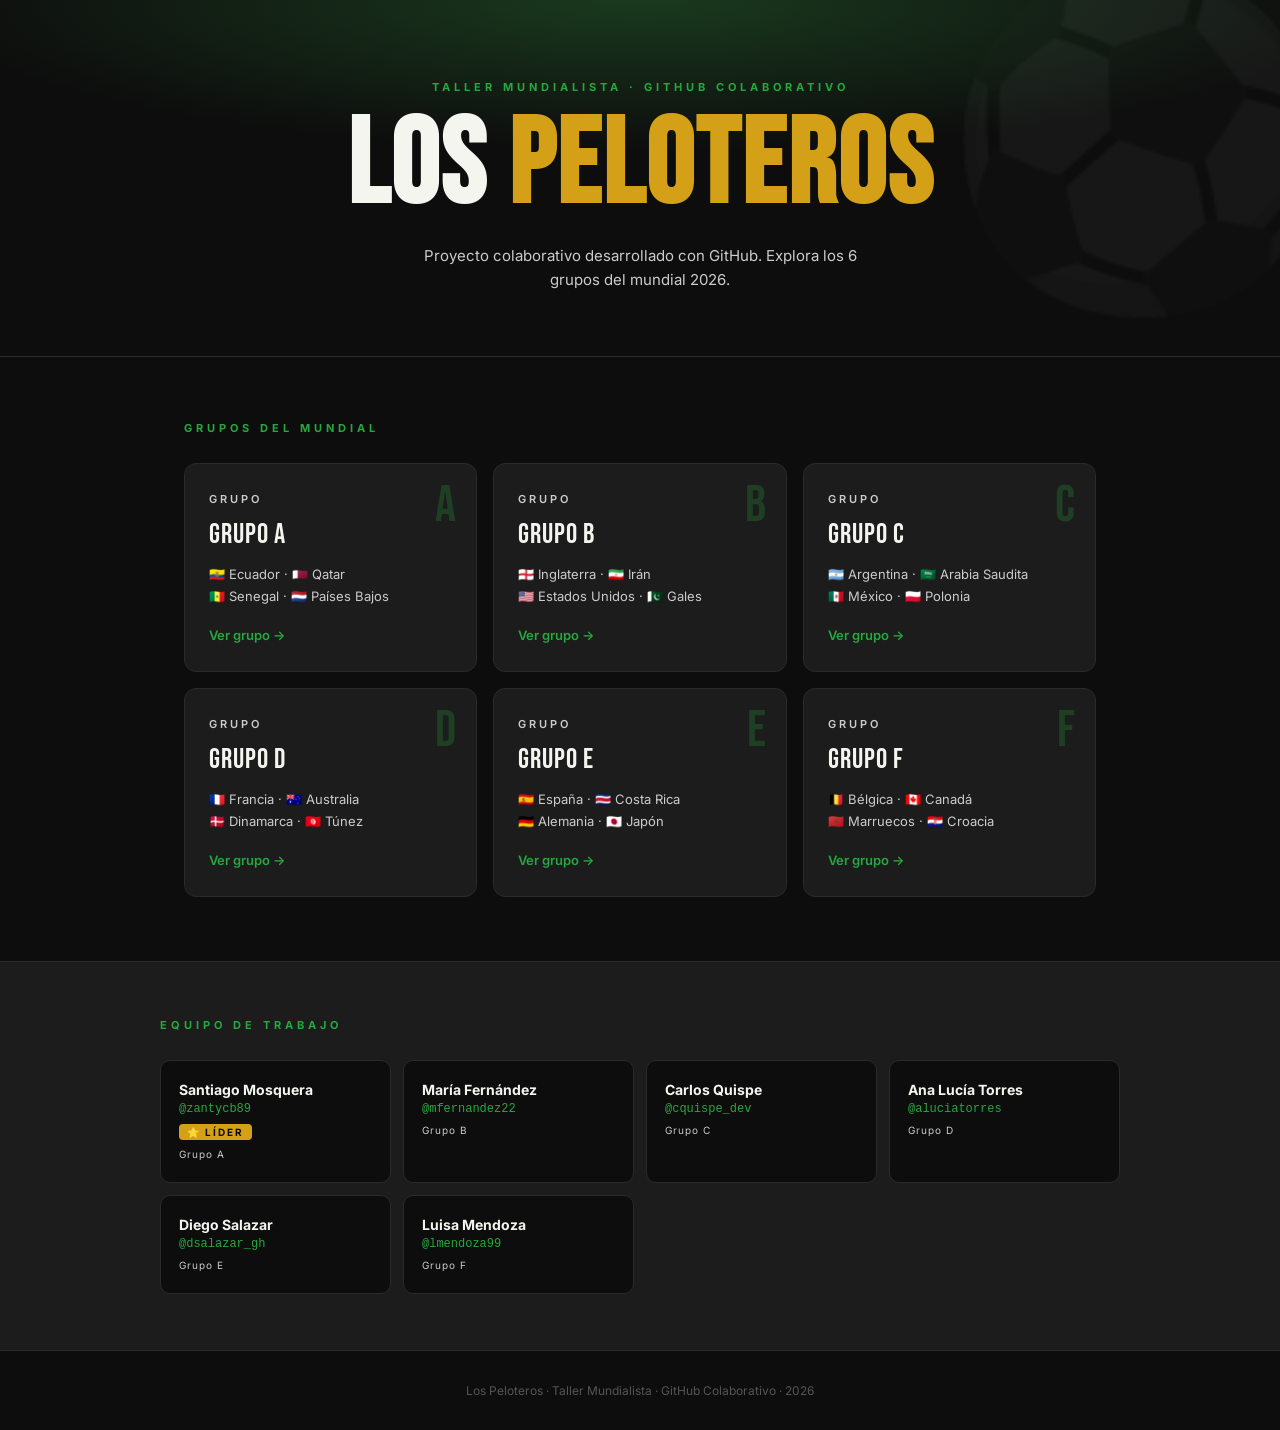
==== index.html @ 0c35c618 "feat: actualizacion" ====
<!DOCTYPE html>
<html lang="es">
<head>
  <meta charset="UTF-8" />
  <meta name="viewport" content="width=device-width, initial-scale=1.0" />
  <title>Los Peloteros — Mundial 2026</title>
  <link rel="preconnect" href="https://fonts.googleapis.com">
  <link href="https://fonts.googleapis.com/css2?family=Bebas+Neue&family=Inter:wght@400;500;700&display=swap" rel="stylesheet">
  <style>
    *, *::before, *::after { box-sizing: border-box; margin: 0; padding: 0; }

    :root {
      --verde:    #1a7a2e;
      --verde-cl: #25a83e;
      --dorado:   #d4a017;
      --negro:    #0d0d0d;
      --gris:     #1c1c1c;
      --blanco:   #f5f5f0;
      --texto:    #cccccc;
    }

    body {
      background: var(--negro);
      color: var(--blanco);
      font-family: 'Inter', sans-serif;
      min-height: 100vh;
    }

    /* ── HERO ── */
    .hero {
      position: relative;
      overflow: hidden;
      padding: 80px 24px 64px;
      text-align: center;
      background: radial-gradient(ellipse 80% 60% at 50% 0%, #1a3a1e 0%, var(--negro) 70%);
      border-bottom: 1px solid #2a2a2a;
    }
    .hero::before {
      content: "⚽";
      position: absolute;
      font-size: 320px;
      top: -60px; right: -60px;
      opacity: 0.04;
      pointer-events: none;
      animation: spin 30s linear infinite;
    }
    @keyframes spin { to { transform: rotate(360deg); } }

    .eyebrow {
      font-family: 'Inter', sans-serif;
      font-size: 11px;
      font-weight: 700;
      letter-spacing: 4px;
      text-transform: uppercase;
      color: var(--verde-cl);
      margin-bottom: 16px;
    }
    .hero h1 {
      font-family: 'Bebas Neue', sans-serif;
      font-size: clamp(56px, 12vw, 120px);
      line-height: 0.95;
      letter-spacing: 2px;
      color: var(--blanco);
    }
    .hero h1 span { color: var(--dorado); }
    .hero-sub {
      margin-top: 20px;
      font-size: 15px;
      color: var(--texto);
      max-width: 480px;
      margin-inline: auto;
      line-height: 1.6;
    }

    /* ── GRUPOS GRID ── */
    .section-label {
      font-size: 11px;
      font-weight: 700;
      letter-spacing: 4px;
      text-transform: uppercase;
      color: var(--verde-cl);
      margin-bottom: 28px;
    }
    .grupos-section {
      padding: 64px 24px;
      max-width: 960px;
      margin: 0 auto;
    }
    .grupos-grid {
      display: grid;
      grid-template-columns: repeat(auto-fill, minmax(260px, 1fr));
      gap: 16px;
    }
    .grupo-card {
      background: var(--gris);
      border: 1px solid #2a2a2a;
      border-radius: 12px;
      padding: 28px 24px;
      text-decoration: none;
      color: inherit;
      display: flex;
      flex-direction: column;
      gap: 12px;
      transition: border-color 0.2s, transform 0.2s;
      position: relative;
      overflow: hidden;
    }
    .grupo-card::after {
      content: '';
      position: absolute;
      bottom: 0; left: 0; right: 0;
      height: 3px;
      background: var(--verde-cl);
      transform: scaleX(0);
      transform-origin: left;
      transition: transform 0.25s ease;
    }
    .grupo-card:hover { border-color: var(--verde-cl); transform: translateY(-2px); }
    .grupo-card:hover::after { transform: scaleX(1); }

    .card-letter {
      font-family: 'Bebas Neue', sans-serif;
      font-size: 52px;
      color: var(--verde-cl);
      line-height: 1;
      opacity: 0.25;
      position: absolute;
      top: 16px; right: 20px;
    }
    .card-tag {
      font-size: 11px;
      font-weight: 600;
      letter-spacing: 3px;
      text-transform: uppercase;
      color: var(--texto);
    }
    .card-title {
      font-family: 'Bebas Neue', sans-serif;
      font-size: 28px;
      letter-spacing: 1px;
    }
    .card-teams {
      font-size: 13px;
      color: var(--texto);
      line-height: 1.7;
    }
    .card-arrow {
      margin-top: 8px;
      font-size: 13px;
      font-weight: 600;
      color: var(--verde-cl);
    }

    /* ── MIEMBROS ── */
    .miembros-section {
      background: var(--gris);
      border-top: 1px solid #2a2a2a;
      border-bottom: 1px solid #2a2a2a;
      padding: 56px 24px;
    }
    .miembros-inner {
      max-width: 960px;
      margin: 0 auto;
    }
    .miembros-grid {
      display: grid;
      grid-template-columns: repeat(auto-fill, minmax(200px, 1fr));
      gap: 12px;
      margin-top: 28px;
    }
    .miembro-card {
      background: var(--negro);
      border: 1px solid #2a2a2a;
      border-radius: 10px;
      padding: 20px 18px;
    }
    .miembro-nombre {
      font-weight: 700;
      font-size: 14px;
      margin-bottom: 4px;
    }
    .miembro-user {
      font-size: 12px;
      color: var(--verde-cl);
      font-family: monospace;
    }
    .miembro-rol {
      display: inline-block;
      margin-top: 8px;
      font-size: 10px;
      font-weight: 700;
      letter-spacing: 2px;
      text-transform: uppercase;
      background: var(--dorado);
      color: var(--negro);
      padding: 2px 8px;
      border-radius: 4px;
    }
    .miembro-grupo {
      display: inline-block;
      margin-top: 8px;
      font-size: 10px;
      color: var(--texto);
      letter-spacing: 1px;
    }

    /* ── FOOTER ── */
    footer {
      text-align: center;
      padding: 32px 24px;
      font-size: 12px;
      color: #555;
    }
  </style>
</head>
<body>

  <!-- HERO -->
  <header class="hero">
    <p class="eyebrow">Taller Mundialista · GitHub Colaborativo</p>
    <h1>Los <span>Peloteros</span></h1>
    <p class="hero-sub">Proyecto colaborativo desarrollado con GitHub. Explora los 6 grupos del mundial 2026.</p>
  </header>

  <!-- GRUPOS -->
  <main class="grupos-section">
    <p class="section-label">Grupos del Mundial</p>
    <div class="grupos-grid">

      <a class="grupo-card" href="Grupo_A/paginas/grupoA.html">
        <span class="card-letter">A</span>
        <span class="card-tag">Grupo</span>
        <span class="card-title">Grupo A</span>
        <p class="card-teams">🇪🇨 Ecuador · 🇶🇦 Qatar<br>🇸🇳 Senegal · 🇳🇱 Países Bajos</p>
        <span class="card-arrow">Ver grupo →</span>
      </a>

      <a class="grupo-card" href="Grupo_B/paginas/grupoB.html">
        <span class="card-letter">B</span>
        <span class="card-tag">Grupo</span>
        <span class="card-title">Grupo B</span>
        <p class="card-teams">🏴󠁧󠁢󠁥󠁮󠁧󠁿 Inglaterra · 🇮🇷 Irán<br>🇺🇸 Estados Unidos · 🇵🇰 Gales</p>
        <span class="card-arrow">Ver grupo →</span>
      </a>

      <a class="grupo-card" href="Grupo_C/paginas/grupoC.html">
        <span class="card-letter">C</span>
        <span class="card-tag">Grupo</span>
        <span class="card-title">Grupo C</span>
        <p class="card-teams">🇦🇷 Argentina · 🇸🇦 Arabia Saudita<br>🇲🇽 México · 🇵🇱 Polonia</p>
        <span class="card-arrow">Ver grupo →</span>
      </a>

      <a class="grupo-card" href="Grupo_D/paginas/grupoD.html">
        <span class="card-letter">D</span>
        <span class="card-tag">Grupo</span>
        <span class="card-title">Grupo D</span>
        <p class="card-teams">🇫🇷 Francia · 🇦🇺 Australia<br>🇩🇰 Dinamarca · 🇹🇳 Túnez</p>
        <span class="card-arrow">Ver grupo →</span>
      </a>

      <a class="grupo-card" href="Grupo_E/paginas/grupoE.html">
        <span class="card-letter">E</span>
        <span class="card-tag">Grupo</span>
        <span class="card-title">Grupo E</span>
        <p class="card-teams">🇪🇸 España · 🇨🇷 Costa Rica<br>🇩🇪 Alemania · 🇯🇵 Japón</p>
        <span class="card-arrow">Ver grupo →</span>
      </a>

      <a class="grupo-card" href="Grupo_F/paginas/grupoF.html">
        <span class="card-letter">F</span>
        <span class="card-tag">Grupo</span>
        <span class="card-title">Grupo F</span>
        <p class="card-teams">🇧🇪 Bélgica · 🇨🇦 Canadá<br>🇲🇦 Marruecos · 🇭🇷 Croacia</p>
        <span class="card-arrow">Ver grupo →</span>
      </a>

    </div>
  </main>

  <!-- MIEMBROS -->
  <section class="miembros-section">
    <div class="miembros-inner">
      <p class="section-label">Equipo de Trabajo</p>
      <div class="miembros-grid">

        <div class="miembro-card">
          <p class="miembro-nombre">Santiago Mosquera</p>
          <p class="miembro-user">@zantycb89</p>
          <span class="miembro-rol">⭐ Líder</span><br>
          <span class="miembro-grupo">Grupo A</span>
        </div>

        <div class="miembro-card">
          <p class="miembro-nombre">María Fernández</p>
          <p class="miembro-user">@mfernandez22</p>
          <span class="miembro-grupo">Grupo B</span>
        </div>

        <div class="miembro-card">
          <p class="miembro-nombre">Carlos Quispe</p>
          <p class="miembro-user">@cquispe_dev</p>
          <span class="miembro-grupo">Grupo C</span>
        </div>

        <div class="miembro-card">
          <p class="miembro-nombre">Ana Lucía Torres</p>
          <p class="miembro-user">@aluciatorres</p>
          <span class="miembro-grupo">Grupo D</span>
        </div>

        <div class="miembro-card">
          <p class="miembro-nombre">Diego Salazar</p>
          <p class="miembro-user">@dsalazar_gh</p>
          <span class="miembro-grupo">Grupo E</span>
        </div>

        <div class="miembro-card">
          <p class="miembro-nombre">Luisa Mendoza</p>
          <p class="miembro-user">@lmendoza99</p>
          <span class="miembro-grupo">Grupo F</span>
        </div>

      </div>
    </div>
  </section>

  <footer>
    <p>Los Peloteros · Taller Mundialista · GitHub Colaborativo · 2026</p>
  </footer>

</body>
</html>
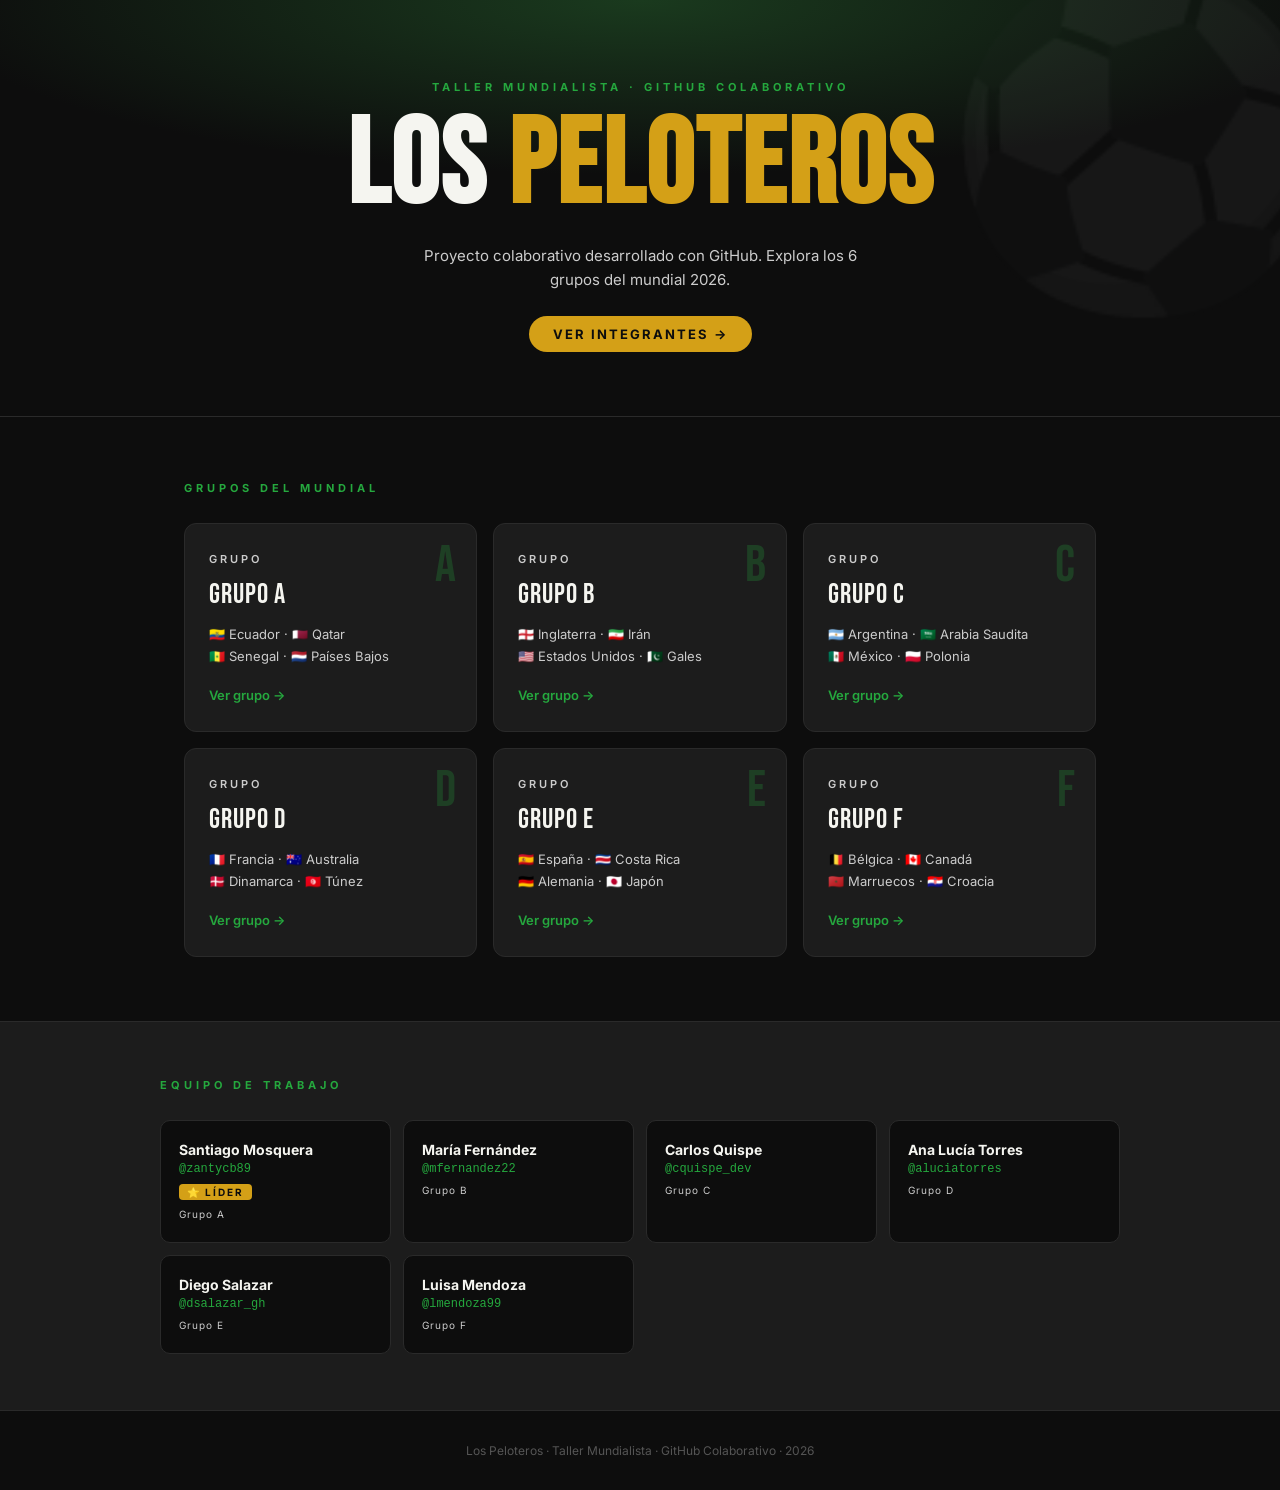
==== commit acf30482: "Taller parte 2, OK" ====
--- a/index.html
+++ b/index.html
@@ -220,6 +220,7 @@
     <p class="eyebrow">Taller Mundialista · GitHub Colaborativo</p>
     <h1>Los <span>Peloteros</span></h1>
     <p class="hero-sub">Proyecto colaborativo desarrollado con GitHub. Explora los 6 grupos del mundial 2026.</p>
+    <a href="integrantes.html" style="display:inline-block; margin-top:24px; font-size:13px; font-weight:700; letter-spacing:2px; text-transform:uppercase; color:#0d0d0d; background:#d4a017; padding:10px 24px; border-radius:30px; text-decoration:none;">Ver integrantes →</a>
   </header>
 
   <!-- GRUPOS -->
@@ -235,7 +236,7 @@
         <span class="card-arrow">Ver grupo →</span>
       </a>
 
-      <a class="grupo-card" href="Grupo_B/paginas/grupoB.html">
+      <a class="grupo-card" href="#">
         <span class="card-letter">B</span>
         <span class="card-tag">Grupo</span>
         <span class="card-title">Grupo B</span>
@@ -243,7 +244,7 @@
         <span class="card-arrow">Ver grupo →</span>
       </a>
 
-      <a class="grupo-card" href="Grupo_C/paginas/grupoC.html">
+      <a class="grupo-card" href="#">
         <span class="card-letter">C</span>
         <span class="card-tag">Grupo</span>
         <span class="card-title">Grupo C</span>
@@ -251,7 +252,7 @@
         <span class="card-arrow">Ver grupo →</span>
       </a>
 
-      <a class="grupo-card" href="Grupo_D/paginas/grupoD.html">
+      <a class="grupo-card" href="#">
         <span class="card-letter">D</span>
         <span class="card-tag">Grupo</span>
         <span class="card-title">Grupo D</span>
@@ -259,7 +260,7 @@
         <span class="card-arrow">Ver grupo →</span>
       </a>
 
-      <a class="grupo-card" href="Grupo_E/paginas/grupoE.html">
+      <a class="grupo-card" href="#">
         <span class="card-letter">E</span>
         <span class="card-tag">Grupo</span>
         <span class="card-title">Grupo E</span>
@@ -267,7 +268,7 @@
         <span class="card-arrow">Ver grupo →</span>
       </a>
 
-      <a class="grupo-card" href="Grupo_F/paginas/grupoF.html">
+      <a class="grupo-card" href="#">
         <span class="card-letter">F</span>
         <span class="card-tag">Grupo</span>
         <span class="card-title">Grupo F</span>
